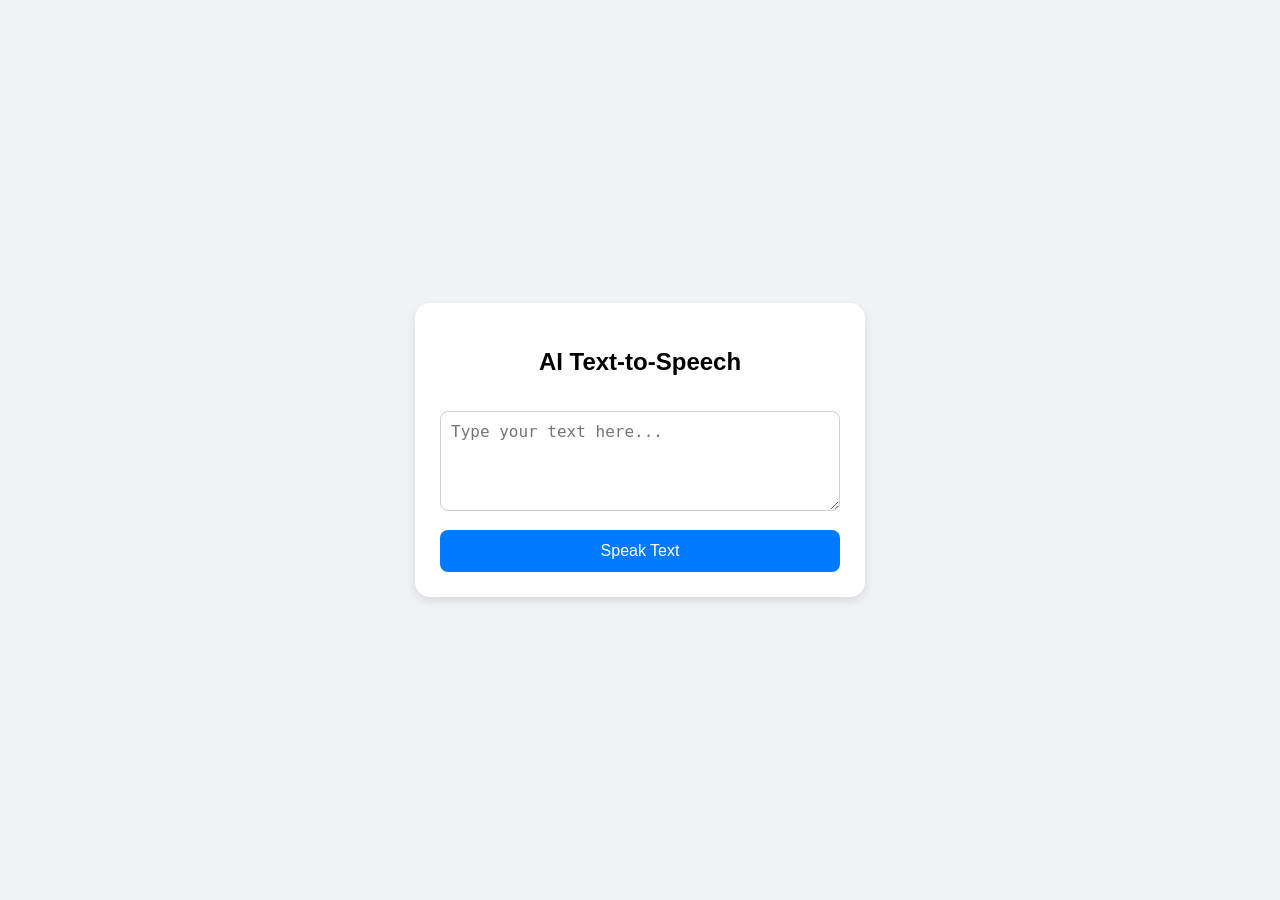
==== index.html @ 0add0ceb "Update index.html" ====
<!DOCTYPE html>
<html lang="en">
<head>
    <meta charset="UTF-8">
    <meta name="viewport" content="width=device-width, initial-scale=1.0">
    <title>Mobile AI Voice App</title>
    <style>
        body {
            font-family: Arial, sans-serif;
            background-color: #f0f2f5;
            display: flex;
            justify-content: center;
            align-items: center;
            height: 100vh;
            margin: 0;
        }
        .container {
            background: white;
            padding: 25px;
            border-radius: 15px;
            box-shadow: 0 4px 10px rgba(0,0,0,0.1);
            width: 90%;
            max-width: 400px;
            text-align: center;
        }
        textarea {
            width: 100%;
            height: 100px;
            margin: 15px 0;
            padding: 10px;
            box-sizing: border-box;
            border: 1px solid #ccc;
            border-radius: 8px;
            font-size: 16px;
        }
        button {
            width: 100%;
            padding: 12px;
            background-color: #007bff;
            color: white;
            border: none;
            border-radius: 8px;
            font-size: 16px;
            cursor: pointer;
        }
        button:disabled {
            background-color: #aaa;
        }
        audio {
            width: 100%;
            margin-top: 20px;
        }
    </style>
</head>
<body>

<div class="container">
    <h2>AI Text-to-Speech</h2>
    <textarea id="textInput" placeholder="Type your text here..."></textarea>
    <button id="speakBtn" onclick="generateSpeech()">Speak Text</button>
    <audio id="audioPlayer" controls style="display:none;"></audio>
</div>

<script>
    // REPLACE WITH YOUR ACTUAL HUGGING FACE API TOKEN (Keep the quotes!)
    const API_TOKEN = "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"; 
    const MODEL_ID = "facebook/mms-tts-eng";

    async function generateSpeech() {
        const textInput = document.getElementById('textInput').value;
        const speakBtn = document.getElementById('speakBtn');
        const audioPlayer = document.getElementById('audioPlayer');

        if (!textInput.trim()) {
            alert("Please enter some text!");
            return;
        }

        speakBtn.disabled = true;
        speakBtn.innerText = "Connecting to AI server...";

        try {
            const response = await fetch(`https://huggingface.co{MODEL_ID}`, {
                method: "POST",
                headers: {
                    "Authorization": `Bearer ${API_TOKEN}`,
                    "Content-Type": "application/json"
                },
                body: JSON.stringify({ inputs: textInput })
            });

            // Handles the case where the free Hugging Face server needs to boot up
            if (response.status === 503) {
                alert("The AI model is waking up! Please wait 20 seconds and tap 'Speak Text' again.");
                return;
            }

            if (!response.ok) {
                const errText = await response.text();
                throw new Error(`Status ${response.status}. Please check your token permissions.`);
            }

            const blob = await response.blob();
            const audioUrl = URL.createObjectURL(blob);
            
            audioPlayer.src = audioUrl;
            audioPlayer.style.display = "block";
            audioPlayer.load(); // Forces mobile Safari/Chrome to refresh the audio buffer
            
            // Play audio and handle mobile auto-play restrictions gracefully
            audioPlayer.play().catch(e => {
                alert("Audio is ready! Tap the play button on the audio bar to listen.");
            });

        } catch (error) {
            alert("Fetch Error: " + error.message);
        } finally {
            speakBtn.disabled = false;
            speakBtn.innerText = "Speak Text";
        }
    }
</script>

</body>
</html>
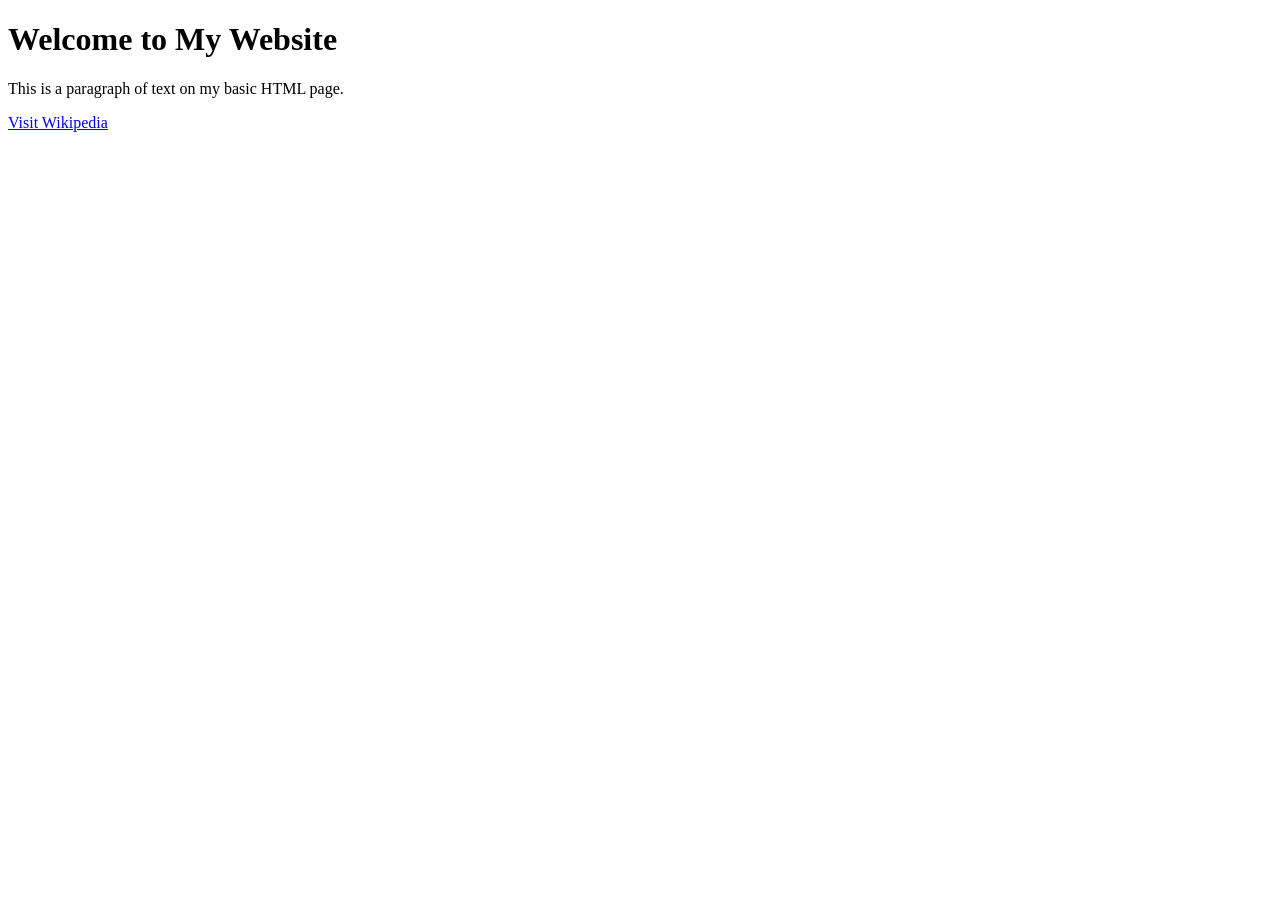
==== commit e489d868: "Update index.html" ====
--- a/index.html
+++ b/index.html
@@ -2,124 +2,13 @@
 <html lang="en">
 <head>
     <meta charset="UTF-8">
-    <meta name="viewport" content="width=device-width, initial-scale=1.0">
-    <title>Mobile AI Voice App</title>
-    <style>
-        body {
-            font-family: Arial, sans-serif;
-            background-color: #f0f2f5;
-            display: flex;
-            justify-content: center;
-            align-items: center;
-            height: 100vh;
-            margin: 0;
-        }
-        .container {
-            background: white;
-            padding: 25px;
-            border-radius: 15px;
-            box-shadow: 0 4px 10px rgba(0,0,0,0.1);
-            width: 90%;
-            max-width: 400px;
-            text-align: center;
-        }
-        textarea {
-            width: 100%;
-            height: 100px;
-            margin: 15px 0;
-            padding: 10px;
-            box-sizing: border-box;
-            border: 1px solid #ccc;
-            border-radius: 8px;
-            font-size: 16px;
-        }
-        button {
-            width: 100%;
-            padding: 12px;
-            background-color: #007bff;
-            color: white;
-            border: none;
-            border-radius: 8px;
-            font-size: 16px;
-            cursor: pointer;
-        }
-        button:disabled {
-            background-color: #aaa;
-        }
-        audio {
-            width: 100%;
-            margin-top: 20px;
-        }
-    </style>
+    <title>My First Web Page</title>
 </head>
 <body>
 
-<div class="container">
-    <h2>AI Text-to-Speech</h2>
-    <textarea id="textInput" placeholder="Type your text here..."></textarea>
-    <button id="speakBtn" onclick="generateSpeech()">Speak Text</button>
-    <audio id="audioPlayer" controls style="display:none;"></audio>
-</div>
-
-<script>
-    // REPLACE WITH YOUR ACTUAL HUGGING FACE API TOKEN (Keep the quotes!)
-    const API_TOKEN = "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"; 
-    const MODEL_ID = "facebook/mms-tts-eng";
-
-    async function generateSpeech() {
-        const textInput = document.getElementById('textInput').value;
-        const speakBtn = document.getElementById('speakBtn');
-        const audioPlayer = document.getElementById('audioPlayer');
-
-        if (!textInput.trim()) {
-            alert("Please enter some text!");
-            return;
-        }
-
-        speakBtn.disabled = true;
-        speakBtn.innerText = "Connecting to AI server...";
-
-        try {
-            const response = await fetch(`https://huggingface.co{MODEL_ID}`, {
-                method: "POST",
-                headers: {
-                    "Authorization": `Bearer ${API_TOKEN}`,
-                    "Content-Type": "application/json"
-                },
-                body: JSON.stringify({ inputs: textInput })
-            });
-
-            // Handles the case where the free Hugging Face server needs to boot up
-            if (response.status === 503) {
-                alert("The AI model is waking up! Please wait 20 seconds and tap 'Speak Text' again.");
-                return;
-            }
-
-            if (!response.ok) {
-                const errText = await response.text();
-                throw new Error(`Status ${response.status}. Please check your token permissions.`);
-            }
-
-            const blob = await response.blob();
-            const audioUrl = URL.createObjectURL(blob);
-            
-            audioPlayer.src = audioUrl;
-            audioPlayer.style.display = "block";
-            audioPlayer.load(); // Forces mobile Safari/Chrome to refresh the audio buffer
-            
-            // Play audio and handle mobile auto-play restrictions gracefully
-            audioPlayer.play().catch(e => {
-                alert("Audio is ready! Tap the play button on the audio bar to listen.");
-            });
-
-        } catch (error) {
-            alert("Fetch Error: " + error.message);
-        } finally {
-            speakBtn.disabled = false;
-            speakBtn.innerText = "Speak Text";
-        }
-    }
-</script>
+    <h1>Welcome to My Website</h1>
+    <p>This is a paragraph of text on my basic HTML page.</p>
+    <a href="https://wikipedia.org">Visit Wikipedia</a>
 
 </body>
 </html>
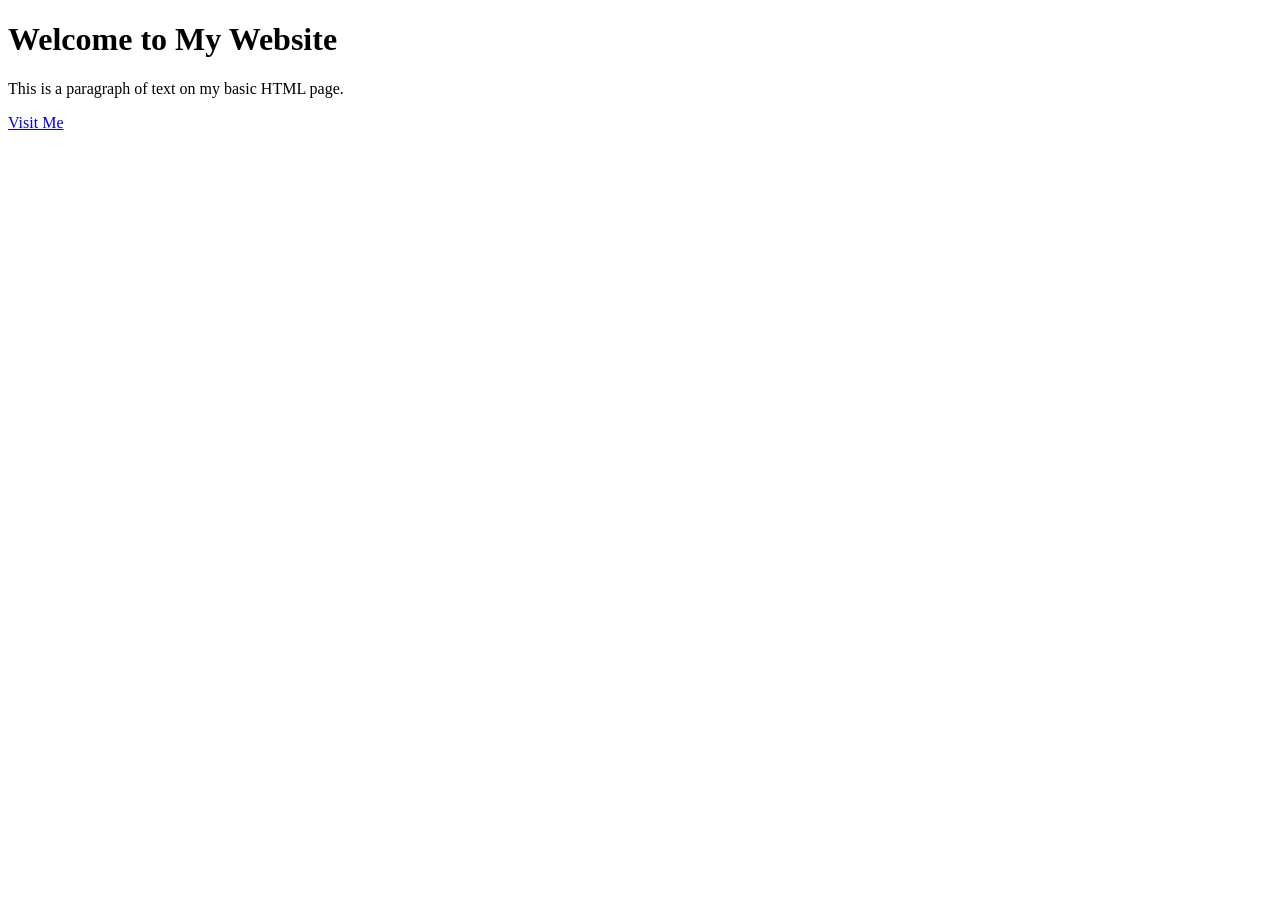
==== commit 6204f313: "Update index.html" ====
--- a/index.html
+++ b/index.html
@@ -8,7 +8,7 @@
 
     <h1>Welcome to My Website</h1>
     <p>This is a paragraph of text on my basic HTML page.</p>
-    <a href="https://wikipedia.org">Visit Wikipedia</a>
+    <a href="https://www.facebook.com/profile.php?id=61592562100927">Visit Me</a>
 
 </body>
 </html>
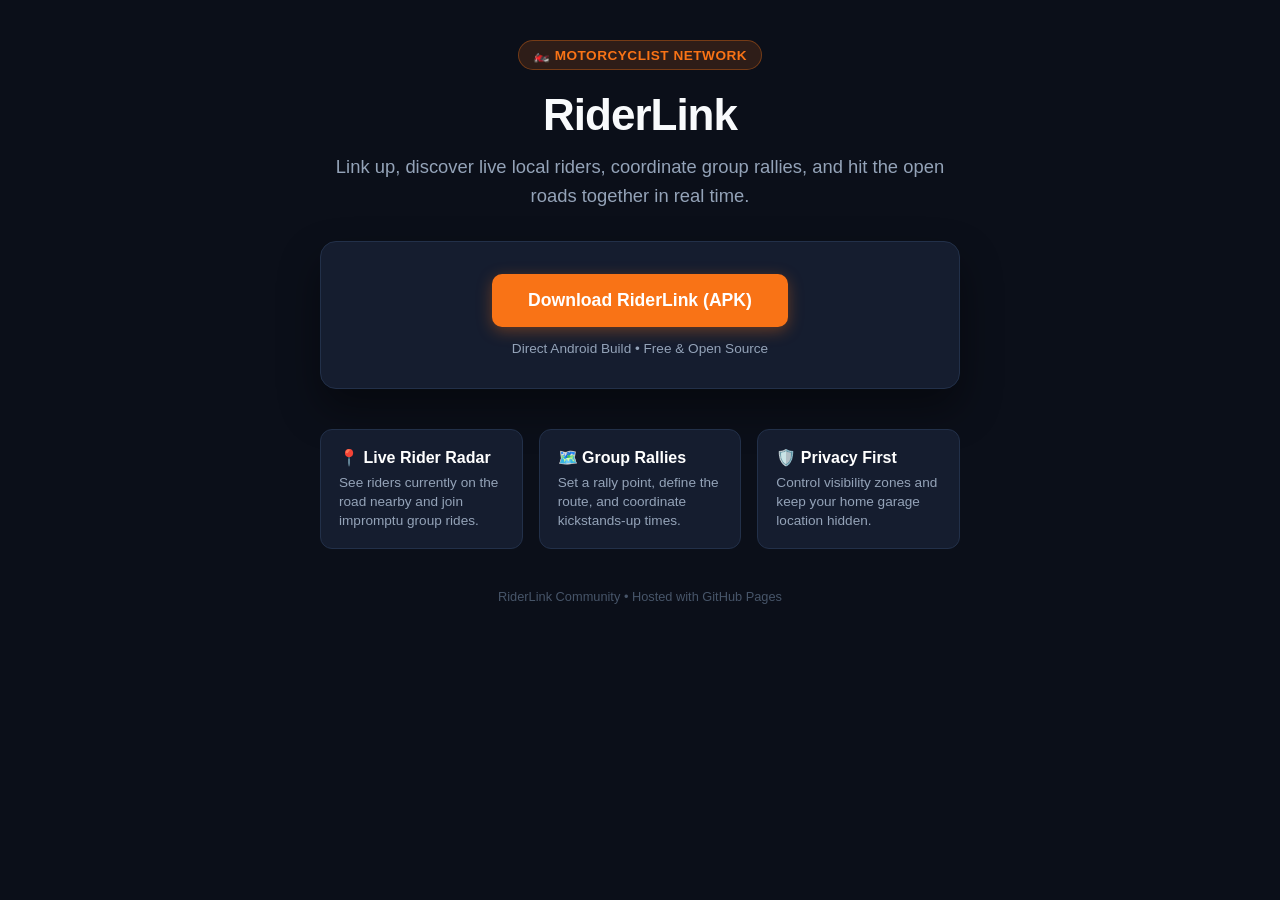
==== commit 573705ea: "Update index.html" ====
--- a/index.html
+++ b/index.html
@@ -1,14 +1,170 @@
 <!DOCTYPE html>
 <html lang="en">
 <head>
-    <meta charset="UTF-8">
-    <title>My First Web Page</title>
+  <meta charset="UTF-8" />
+  <meta name="viewport" content="width=device-width, initial-scale=1.0" />
+  <title>RiderLink — Link. Meet. Ride.</title>
+  <meta name="description" content="Connect with local motorcycle riders, join spontaneous runs, and track group routes in real time." />
+  <style>
+    :root {
+      --bg-dark: #0b0f19;
+      --card-bg: #151d2f;
+      --accent: #f97316; /* high-visibility rider orange */
+      --accent-hover: #ea580c;
+      --text-main: #f8fafc;
+      --text-muted: #94a3b8;
+      --border: #223049;
+    }
+
+    * { box-sizing: border-box; margin: 0; padding: 0; }
+
+    body {
+      font-family: -apple-system, BlinkMacSystemFont, "Segoe UI", Roboto, sans-serif;
+      background: var(--bg-dark);
+      color: var(--text-main);
+      display: flex;
+      flex-direction: column;
+      align-items: center;
+      min-height: 100vh;
+      padding: 40px 20px;
+    }
+
+    .container {
+      max-width: 640px;
+      width: 100%;
+      text-align: center;
+    }
+
+    .badge {
+      display: inline-block;
+      background: rgba(249, 115, 22, 0.15);
+      color: var(--accent);
+      border: 1px solid rgba(249, 115, 22, 0.35);
+      padding: 6px 14px;
+      border-radius: 999px;
+      font-size: 0.85rem;
+      font-weight: 600;
+      letter-spacing: 0.5px;
+      text-transform: uppercase;
+      margin-bottom: 20px;
+    }
+
+    h1 {
+      font-size: 2.75rem;
+      font-weight: 800;
+      letter-spacing: -1px;
+      margin-bottom: 12px;
+    }
+
+    .tagline {
+      font-size: 1.15rem;
+      color: var(--text-muted);
+      line-height: 1.6;
+      margin-bottom: 30px;
+    }
+
+    .download-card {
+      background: var(--card-bg);
+      border: 1px solid var(--border);
+      border-radius: 16px;
+      padding: 32px 24px;
+      box-shadow: 0 20px 40px rgba(0, 0, 0, 0.4);
+      margin-bottom: 40px;
+    }
+
+    .btn-download {
+      display: inline-flex;
+      align-items: center;
+      justify-content: center;
+      gap: 10px;
+      background: var(--accent);
+      color: #ffffff;
+      font-size: 1.1rem;
+      font-weight: 700;
+      text-decoration: none;
+      padding: 16px 36px;
+      border-radius: 10px;
+      transition: all 0.2s ease;
+      box-shadow: 0 4px 15px rgba(249, 115, 22, 0.35);
+    }
+
+    .btn-download:hover {
+      background: var(--accent-hover);
+      transform: translateY(-2px);
+    }
+
+    .release-info {
+      font-size: 0.85rem;
+      color: var(--text-muted);
+      margin-top: 14px;
+    }
+
+    /* Feature Grid */
+    .features {
+      display: grid;
+      grid-template-columns: repeat(auto-fit, minmax(180px, 1fr));
+      gap: 16px;
+      text-align: left;
+    }
+
+    .feature-item {
+      background: var(--card-bg);
+      border: 1px solid var(--border);
+      border-radius: 12px;
+      padding: 18px;
+    }
+
+    .feature-item h3 {
+      font-size: 1rem;
+      color: #fff;
+      margin-bottom: 6px;
+    }
+
+    .feature-item p {
+      font-size: 0.85rem;
+      color: var(--text-muted);
+      line-height: 1.4;
+    }
+
+    footer {
+      margin-top: 40px;
+      font-size: 0.8rem;
+      color: #475569;
+    }
+  </style>
 </head>
 <body>
+  <div class="container">
+    <span class="badge">🏍️ Motorcyclist Network</span>
+    <h1>RiderLink</h1>
+    <p class="tagline">Link up, discover live local riders, coordinate group rallies, and hit the open roads together in real time.</p>
 
-    <h1>Welcome to My Website</h1>
-    <p>This is a paragraph of text on my basic HTML page.</p>
-    <a href="https://www.facebook.com/profile.php?id=61592562100927">Visit Me</a>
+    <div class="download-card">
+      <!-- REPLACE WITH YOUR GITHUB RELEASES ASSET LINK -->
+      <a href="https://github.com/USERNAME/REPO_NAME/releases/latest/download/RiderLink.apk" class="btn-download">
+        Download RiderLink (APK)
+      </a>
+      <div class="release-info">Direct Android Build • Free & Open Source</div>
+    </div>
 
+    <div class="features">
+      <div class="feature-item">
+        <h3>📍 Live Rider Radar</h3>
+        <p>See riders currently on the road nearby and join impromptu group rides.</p>
+      </div>
+      <div class="feature-item">
+        <h3>🗺️ Group Rallies</h3>
+        <p>Set a rally point, define the route, and coordinate kickstands-up times.</p>
+      </div>
+      <div class="feature-item">
+        <h3>🛡️ Privacy First</h3>
+        <p>Control visibility zones and keep your home garage location hidden.</p>
+      </div>
+    </div>
+
+    <footer>
+      RiderLink Community • Hosted with GitHub Pages
+    </footer>
+  </div>
 </body>
 </html>
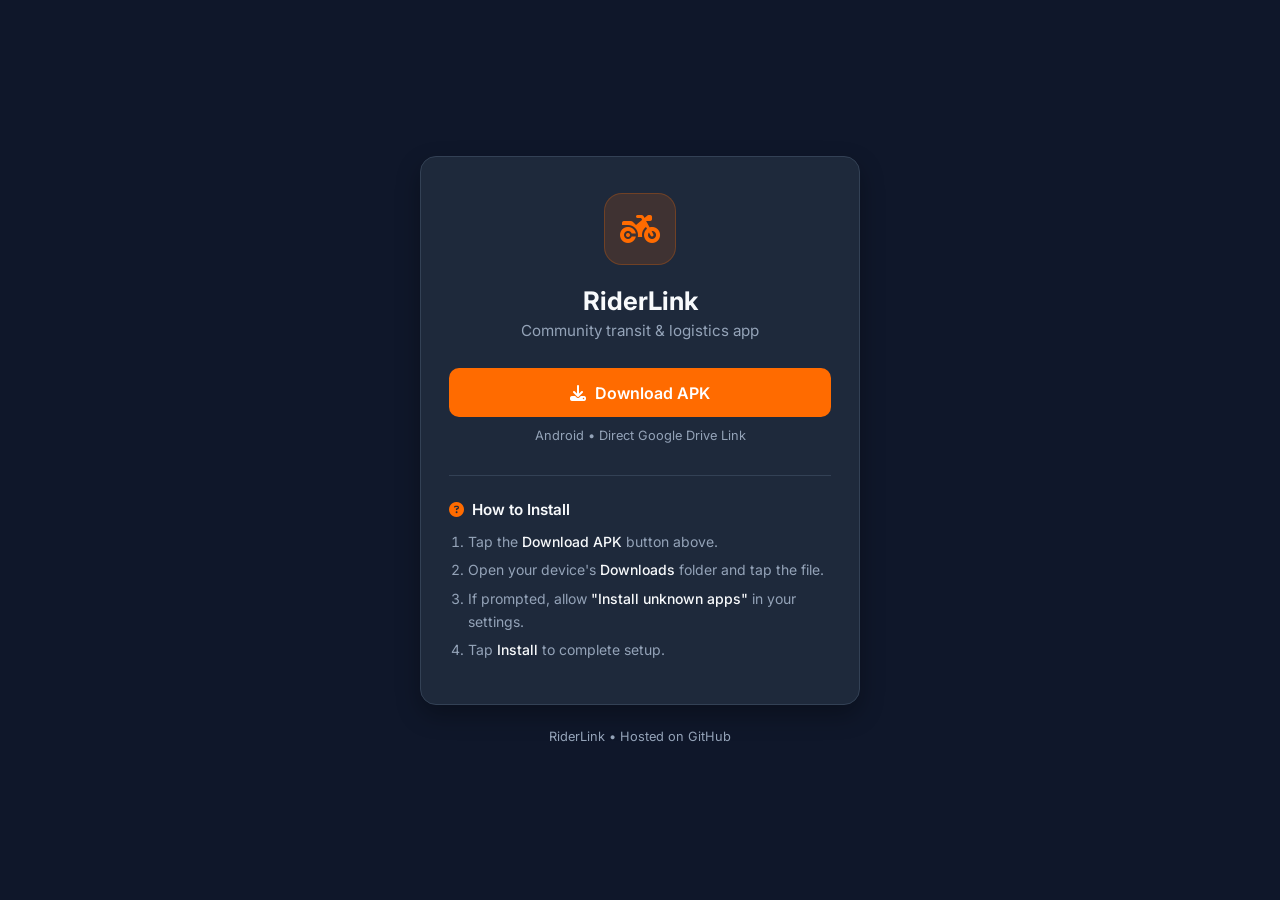
==== commit 8f32eee4: "Refactor index.html for improved layout and styling" ====
--- a/index.html
+++ b/index.html
@@ -3,168 +3,188 @@
 <head>
   <meta charset="UTF-8" />
   <meta name="viewport" content="width=device-width, initial-scale=1.0" />
-  <title>RiderLink — Link. Meet. Ride.</title>
-  <meta name="description" content="Connect with local motorcycle riders, join spontaneous runs, and track group routes in real time." />
+  <title>Download RiderLink</title>
+  <link rel="preconnect" href="https://fonts.googleapis.com">
+  <link rel="preconnect" href="https://fonts.gstatic.com" crossorigin>
+  <link href="https://fonts.googleapis.com/css2?family=Inter:wght@400;500;600;700&display=swap" rel="stylesheet">
+  <link rel="stylesheet" href="https://cdnjs.cloudflare.com/ajax/libs/font-awesome/6.5.1/css/all.min.css" />
+
   <style>
     :root {
-      --bg-dark: #0b0f19;
-      --card-bg: #151d2f;
-      --accent: #f97316; /* high-visibility rider orange */
-      --accent-hover: #ea580c;
-      --text-main: #f8fafc;
+      --bg: #0f172a;
+      --card-bg: #1e293b;
+      --primary: #ff6b00;
+      --primary-hover: #e65c00;
+      --text: #f8fafc;
       --text-muted: #94a3b8;
-      --border: #223049;
+      --border: #334155;
     }
 
-    * { box-sizing: border-box; margin: 0; padding: 0; }
+    * {
+      box-sizing: border-box;
+      margin: 0;
+      padding: 0;
+      font-family: 'Inter', sans-serif;
+    }
 
     body {
-      font-family: -apple-system, BlinkMacSystemFont, "Segoe UI", Roboto, sans-serif;
-      background: var(--bg-dark);
-      color: var(--text-main);
+      background-color: var(--bg);
+      color: var(--text);
+      min-height: 100vh;
       display: flex;
       flex-direction: column;
       align-items: center;
-      min-height: 100vh;
-      padding: 40px 20px;
+      justify-content: center;
+      padding: 2rem 1rem;
     }
 
-    .container {
-      max-width: 640px;
+    .card {
+      background: var(--card-bg);
+      border: 1px solid var(--border);
+      border-radius: 16px;
+      max-width: 440px;
       width: 100%;
+      padding: 2.25rem 1.75rem;
       text-align: center;
+      box-shadow: 0 10px 25px rgba(0, 0, 0, 0.3);
     }
 
-    .badge {
-      display: inline-block;
-      background: rgba(249, 115, 22, 0.15);
-      color: var(--accent);
-      border: 1px solid rgba(249, 115, 22, 0.35);
-      padding: 6px 14px;
-      border-radius: 999px;
-      font-size: 0.85rem;
-      font-weight: 600;
-      letter-spacing: 0.5px;
-      text-transform: uppercase;
-      margin-bottom: 20px;
+    /* App Icon */
+    .app-icon {
+      width: 72px;
+      height: 72px;
+      background: rgba(255, 107, 0, 0.15);
+      color: var(--primary);
+      border-radius: 18px;
+      display: inline-flex;
+      align-items: center;
+      justify-content: center;
+      font-size: 2rem;
+      margin-bottom: 1.25rem;
+      border: 1px solid rgba(255, 107, 0, 0.25);
     }
 
     h1 {
-      font-size: 2.75rem;
-      font-weight: 800;
-      letter-spacing: -1px;
-      margin-bottom: 12px;
+      font-size: 1.6rem;
+      font-weight: 700;
+      margin-bottom: 0.35rem;
     }
 
     .tagline {
-      font-size: 1.15rem;
       color: var(--text-muted);
-      line-height: 1.6;
-      margin-bottom: 30px;
+      font-size: 0.95rem;
+      margin-bottom: 1.75rem;
     }
 
-    .download-card {
-      background: var(--card-bg);
-      border: 1px solid var(--border);
-      border-radius: 16px;
-      padding: 32px 24px;
-      box-shadow: 0 20px 40px rgba(0, 0, 0, 0.4);
-      margin-bottom: 40px;
-    }
-
+    /* Download Button */
     .btn-download {
-      display: inline-flex;
+      display: flex;
       align-items: center;
       justify-content: center;
-      gap: 10px;
-      background: var(--accent);
-      color: #ffffff;
-      font-size: 1.1rem;
-      font-weight: 700;
+      gap: 0.6rem;
+      background: var(--primary);
+      color: #fff;
+      font-weight: 600;
+      font-size: 1rem;
+      padding: 0.9rem 1.25rem;
+      border-radius: 10px;
       text-decoration: none;
-      padding: 16px 36px;
-      border-radius: 10px;
-      transition: all 0.2s ease;
-      box-shadow: 0 4px 15px rgba(249, 115, 22, 0.35);
+      transition: background 0.15s ease, transform 0.1s ease;
+      width: 100%;
     }
 
     .btn-download:hover {
-      background: var(--accent-hover);
-      transform: translateY(-2px);
+      background: var(--primary-hover);
+      transform: translateY(-1px);
     }
 
-    .release-info {
-      font-size: 0.85rem;
+    .file-meta {
+      font-size: 0.8rem;
       color: var(--text-muted);
-      margin-top: 14px;
+      margin-top: 0.65rem;
+      margin-bottom: 2rem;
     }
 
-    /* Feature Grid */
-    .features {
-      display: grid;
-      grid-template-columns: repeat(auto-fit, minmax(180px, 1fr));
-      gap: 16px;
+    hr {
+      border: none;
+      border-top: 1px solid var(--border);
+      margin-bottom: 1.5rem;
+    }
+
+    /* Sideloading Instructions */
+    .instructions {
       text-align: left;
     }
 
-    .feature-item {
-      background: var(--card-bg);
-      border: 1px solid var(--border);
-      border-radius: 12px;
-      padding: 18px;
+    .instructions h2 {
+      font-size: 0.95rem;
+      font-weight: 600;
+      color: var(--text);
+      margin-bottom: 0.75rem;
+      display: flex;
+      align-items: center;
+      gap: 0.5rem;
     }
 
-    .feature-item h3 {
-      font-size: 1rem;
-      color: #fff;
-      margin-bottom: 6px;
+    .instructions ol {
+      padding-left: 1.2rem;
+      color: var(--text-muted);
+      font-size: 0.875rem;
+      line-height: 1.6;
     }
 
-    .feature-item p {
-      font-size: 0.85rem;
-      color: var(--text-muted);
-      line-height: 1.4;
+    .instructions li {
+      margin-bottom: 0.4rem;
+    }
+
+    .instructions strong {
+      color: var(--text);
+      font-weight: 500;
     }
 
     footer {
-      margin-top: 40px;
+      margin-top: 1.5rem;
+      text-align: center;
       font-size: 0.8rem;
-      color: #475569;
+      color: var(--text-muted);
     }
   </style>
 </head>
 <body>
-  <div class="container">
-    <span class="badge">🏍️ Motorcyclist Network</span>
+
+  <main class="card">
+    <!-- App Logo / Header -->
+    <div class="app-icon">
+      <i class="fa-solid fa-motorcycle"></i>
+    </div>
     <h1>RiderLink</h1>
-    <p class="tagline">Link up, discover live local riders, coordinate group rallies, and hit the open roads together in real time.</p>
+    <p class="tagline">Community transit & logistics app</p>
 
-    <div class="download-card">
-      <!-- REPLACE WITH YOUR GITHUB RELEASES ASSET LINK -->
-      <a href="https://github.com/USERNAME/REPO_NAME/releases/latest/download/RiderLink.apk" class="btn-download">
-        Download RiderLink (APK)
-      </a>
-      <div class="release-info">Direct Android Build • Free & Open Source</div>
-    </div>
+    <!-- Download Action -->
+    <!-- Replace YOUR_FILE_ID_HERE with your Google Drive File ID -->
+    <a href="https://drive.google.com/file/d/1sgMtjvC7I8NgKDrfYCrA8GC8wtA9EyTC/view?usp=sharing" class="btn-download" target="_blank" rel="noopener noreferrer">
+      <i class="fa-solid fa-download"></i>
+      Download APK
+    </a>
+    <div class="file-meta">Android • Direct Google Drive Link</div>
 
-    <div class="features">
-      <div class="feature-item">
-        <h3>📍 Live Rider Radar</h3>
-        <p>See riders currently on the road nearby and join impromptu group rides.</p>
-      </div>
-      <div class="feature-item">
-        <h3>🗺️ Group Rallies</h3>
-        <p>Set a rally point, define the route, and coordinate kickstands-up times.</p>
-      </div>
-      <div class="feature-item">
-        <h3>🛡️ Privacy First</h3>
-        <p>Control visibility zones and keep your home garage location hidden.</p>
-      </div>
-    </div>
+    <hr>
 
-    <footer>
-      RiderLink Community • Hosted with GitHub Pages
-    </footer>
-  </div>
+    <!-- Android Sideloading Instructions -->
+    <section class="instructions">
+      <h2><i class="fa-solid fa-circle-question" style="color: var(--primary);"></i> How to Install</h2>
+      <ol>
+        <li>Tap the <strong>Download APK</strong> button above.</li>
+        <li>Open your device's <strong>Downloads</strong> folder and tap the file.</li>
+        <li>If prompted, allow <strong>"Install unknown apps"</strong> in your settings.</li>
+        <li>Tap <strong>Install</strong> to complete setup.</li>
+      </ol>
+    </section>
+  </main>
+
+  <footer>
+    RiderLink &bull; Hosted on GitHub
+  </footer>
+
 </body>
 </html>
